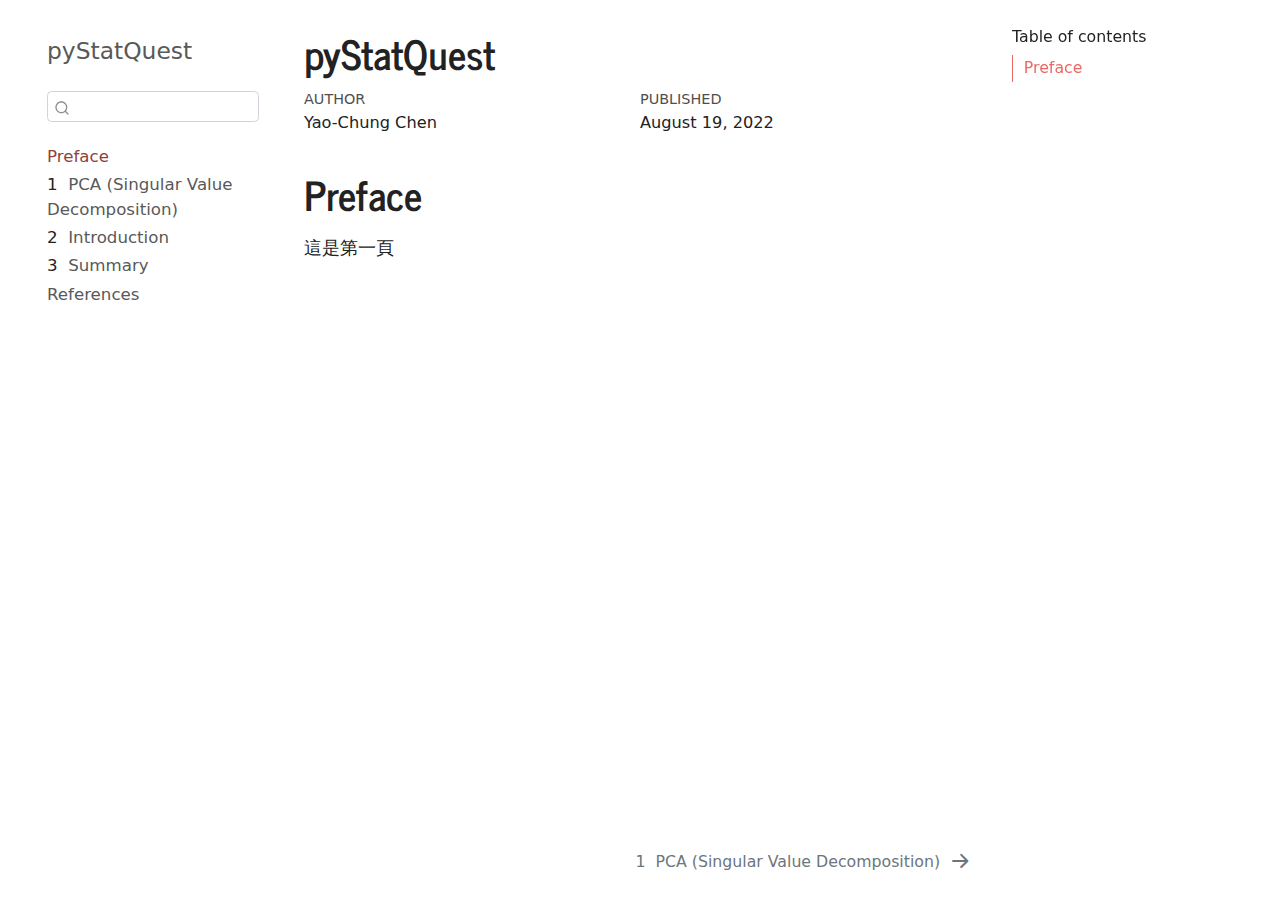
==== index.html @ d3593fb6 "Built site for gh-pages" ====
<!DOCTYPE html>
<html xmlns="http://www.w3.org/1999/xhtml" lang="en" xml:lang="en"><head>

<meta charset="utf-8">
<meta name="generator" content="quarto-1.0.38">

<meta name="viewport" content="width=device-width, initial-scale=1.0, user-scalable=yes">

<meta name="author" content="Yao-Chung Chen">
<meta name="dcterms.date" content="2022-08-19">

<title>pyStatQuest</title>
<style>
code{white-space: pre-wrap;}
span.smallcaps{font-variant: small-caps;}
span.underline{text-decoration: underline;}
div.column{display: inline-block; vertical-align: top; width: 50%;}
div.hanging-indent{margin-left: 1.5em; text-indent: -1.5em;}
ul.task-list{list-style: none;}
</style>


<script src="site_libs/quarto-nav/quarto-nav.js"></script>
<script src="site_libs/quarto-nav/headroom.min.js"></script>
<script src="site_libs/clipboard/clipboard.min.js"></script>
<script src="site_libs/quarto-search/autocomplete.umd.js"></script>
<script src="site_libs/quarto-search/fuse.min.js"></script>
<script src="site_libs/quarto-search/quarto-search.js"></script>
<meta name="quarto:offset" content="./">
<link href="./posts/pca.html" rel="next">
<script src="site_libs/quarto-html/quarto.js"></script>
<script src="site_libs/quarto-html/popper.min.js"></script>
<script src="site_libs/quarto-html/tippy.umd.min.js"></script>
<script src="site_libs/quarto-html/anchor.min.js"></script>
<link href="site_libs/quarto-html/tippy.css" rel="stylesheet">
<link href="site_libs/quarto-html/quarto-syntax-highlighting.css" rel="stylesheet" id="quarto-text-highlighting-styles">
<script src="site_libs/bootstrap/bootstrap.min.js"></script>
<link href="site_libs/bootstrap/bootstrap-icons.css" rel="stylesheet">
<link href="site_libs/bootstrap/bootstrap.min.css" rel="stylesheet" id="quarto-bootstrap" data-mode="light">
<script id="quarto-search-options" type="application/json">{
  "location": "sidebar",
  "copy-button": false,
  "collapse-after": 3,
  "panel-placement": "start",
  "type": "textbox",
  "limit": 20,
  "language": {
    "search-no-results-text": "No results",
    "search-matching-documents-text": "matching documents",
    "search-copy-link-title": "Copy link to search",
    "search-hide-matches-text": "Hide additional matches",
    "search-more-match-text": "more match in this document",
    "search-more-matches-text": "more matches in this document",
    "search-clear-button-title": "Clear",
    "search-detached-cancel-button-title": "Cancel",
    "search-submit-button-title": "Submit"
  }
}</script>


</head>

<body class="nav-sidebar floating">

<div id="quarto-search-results"></div>
  <header id="quarto-header" class="headroom fixed-top">
  <nav class="quarto-secondary-nav" data-bs-toggle="collapse" data-bs-target="#quarto-sidebar" aria-controls="quarto-sidebar" aria-expanded="false" aria-label="Toggle sidebar navigation" onclick="if (window.quartoToggleHeadroom) { window.quartoToggleHeadroom(); }">
    <div class="container-fluid d-flex justify-content-between">
      <h1 class="quarto-secondary-nav-title">pyStatQuest</h1>
      <button type="button" class="quarto-btn-toggle btn" aria-label="Show secondary navigation">
        <i class="bi bi-chevron-right"></i>
      </button>
    </div>
  </nav>
</header>
<!-- content -->
<div id="quarto-content" class="quarto-container page-columns page-rows-contents page-layout-article">
<!-- sidebar -->
  <nav id="quarto-sidebar" class="sidebar collapse sidebar-navigation floating overflow-auto">
    <div class="pt-lg-2 mt-2 text-left sidebar-header">
    <div class="sidebar-title mb-0 py-0">
      <a href="./">pyStatQuest</a> 
    </div>
      </div>
      <div class="mt-2 flex-shrink-0 align-items-center">
        <div class="sidebar-search">
        <div id="quarto-search" class="" title="Search"></div>
        </div>
      </div>
    <div class="sidebar-menu-container"> 
    <ul class="list-unstyled mt-1">
        <li class="sidebar-item">
  <div class="sidebar-item-container"> 
  <a href="./index.html" class="sidebar-item-text sidebar-link active">Preface</a>
  </div>
</li>
        <li class="sidebar-item">
  <div class="sidebar-item-container"> 
  <a href="./posts/pca.html" class="sidebar-item-text sidebar-link"><span class="chapter-number">1</span>&nbsp; <span class="chapter-title">PCA (Singular Value Decomposition)</span></a>
  </div>
</li>
        <li class="sidebar-item">
  <div class="sidebar-item-container"> 
  <a href="./intro.html" class="sidebar-item-text sidebar-link"><span class="chapter-number">2</span>&nbsp; <span class="chapter-title">Introduction</span></a>
  </div>
</li>
        <li class="sidebar-item">
  <div class="sidebar-item-container"> 
  <a href="./summary.html" class="sidebar-item-text sidebar-link"><span class="chapter-number">3</span>&nbsp; <span class="chapter-title">Summary</span></a>
  </div>
</li>
        <li class="sidebar-item">
  <div class="sidebar-item-container"> 
  <a href="./references.html" class="sidebar-item-text sidebar-link">References</a>
  </div>
</li>
    </ul>
    </div>
</nav>
<!-- margin-sidebar -->
    <div id="quarto-margin-sidebar" class="sidebar margin-sidebar">
        <nav id="TOC" role="doc-toc">
    <h2 id="toc-title">Table of contents</h2>
   
  <ul>
  <li><a href="#preface" id="toc-preface" class="nav-link active" data-scroll-target="#preface">Preface</a></li>
  </ul>
</nav>
    </div>
<!-- main -->
<main class="content" id="quarto-document-content">

<header id="title-block-header" class="quarto-title-block default">
<div class="quarto-title">
<h1 class="title d-none d-lg-block">pyStatQuest</h1>
</div>



<div class="quarto-title-meta">

    <div>
    <div class="quarto-title-meta-heading">Author</div>
    <div class="quarto-title-meta-contents">
             <p>Yao-Chung Chen </p>
          </div>
  </div>
    
    <div>
    <div class="quarto-title-meta-heading">Published</div>
    <div class="quarto-title-meta-contents">
      <p class="date">August 19, 2022</p>
    </div>
  </div>
    
  </div>
  

</header>

<section id="preface" class="level1 unnumbered">
<h1 class="unnumbered">Preface</h1>
<p>這是第一頁</p>


</section>

</main> <!-- /main -->
<script id="quarto-html-after-body" type="application/javascript">
window.document.addEventListener("DOMContentLoaded", function (event) {
  const toggleBodyColorMode = (bsSheetEl) => {
    const mode = bsSheetEl.getAttribute("data-mode");
    const bodyEl = window.document.querySelector("body");
    if (mode === "dark") {
      bodyEl.classList.add("quarto-dark");
      bodyEl.classList.remove("quarto-light");
    } else {
      bodyEl.classList.add("quarto-light");
      bodyEl.classList.remove("quarto-dark");
    }
  }
  const toggleBodyColorPrimary = () => {
    const bsSheetEl = window.document.querySelector("link#quarto-bootstrap");
    if (bsSheetEl) {
      toggleBodyColorMode(bsSheetEl);
    }
  }
  toggleBodyColorPrimary();  
  const icon = "";
  const anchorJS = new window.AnchorJS();
  anchorJS.options = {
    placement: 'right',
    icon: icon
  };
  anchorJS.add('.anchored');
  const clipboard = new window.ClipboardJS('.code-copy-button', {
    target: function(trigger) {
      return trigger.previousElementSibling;
    }
  });
  clipboard.on('success', function(e) {
    // button target
    const button = e.trigger;
    // don't keep focus
    button.blur();
    // flash "checked"
    button.classList.add('code-copy-button-checked');
    var currentTitle = button.getAttribute("title");
    button.setAttribute("title", "Copied!");
    setTimeout(function() {
      button.setAttribute("title", currentTitle);
      button.classList.remove('code-copy-button-checked');
    }, 1000);
    // clear code selection
    e.clearSelection();
  });
  function tippyHover(el, contentFn) {
    const config = {
      allowHTML: true,
      content: contentFn,
      maxWidth: 500,
      delay: 100,
      arrow: false,
      appendTo: function(el) {
          return el.parentElement;
      },
      interactive: true,
      interactiveBorder: 10,
      theme: 'quarto',
      placement: 'bottom-start'
    };
    window.tippy(el, config); 
  }
  const noterefs = window.document.querySelectorAll('a[role="doc-noteref"]');
  for (var i=0; i<noterefs.length; i++) {
    const ref = noterefs[i];
    tippyHover(ref, function() {
      let href = ref.getAttribute('href');
      try { href = new URL(href).hash; } catch {}
      const id = href.replace(/^#\/?/, "");
      const note = window.document.getElementById(id);
      return note.innerHTML;
    });
  }
  var bibliorefs = window.document.querySelectorAll('a[role="doc-biblioref"]');
  for (var i=0; i<bibliorefs.length; i++) {
    const ref = bibliorefs[i];
    const cites = ref.parentNode.getAttribute('data-cites').split(' ');
    tippyHover(ref, function() {
      var popup = window.document.createElement('div');
      cites.forEach(function(cite) {
        var citeDiv = window.document.createElement('div');
        citeDiv.classList.add('hanging-indent');
        citeDiv.classList.add('csl-entry');
        var biblioDiv = window.document.getElementById('ref-' + cite);
        if (biblioDiv) {
          citeDiv.innerHTML = biblioDiv.innerHTML;
        }
        popup.appendChild(citeDiv);
      });
      return popup.innerHTML;
    });
  }
});
</script>
<nav class="page-navigation">
  <div class="nav-page nav-page-previous">
  </div>
  <div class="nav-page nav-page-next">
      <a href="./posts/pca.html" class="pagination-link">
        <span class="nav-page-text"><span class="chapter-number">1</span>&nbsp; <span class="chapter-title">PCA (Singular Value Decomposition)</span></span> <i class="bi bi-arrow-right-short"></i>
      </a>
  </div>
</nav>
</div> <!-- /content -->



</body></html>
---- site_libs/quarto-html/tippy.css ----
.tippy-box[data-animation=fade][data-state=hidden]{opacity:0}[data-tippy-root]{max-width:calc(100vw - 10px)}.tippy-box{position:relative;background-color:#333;color:#fff;border-radius:4px;font-size:14px;line-height:1.4;white-space:normal;outline:0;transition-property:transform,visibility,opacity}.tippy-box[data-placement^=top]>.tippy-arrow{bottom:0}.tippy-box[data-placement^=top]>.tippy-arrow:before{bottom:-7px;left:0;border-width:8px 8px 0;border-top-color:initial;transform-origin:center top}.tippy-box[data-placement^=bottom]>.tippy-arrow{top:0}.tippy-box[data-placement^=bottom]>.tippy-arrow:before{top:-7px;left:0;border-width:0 8px 8px;border-bottom-color:initial;transform-origin:center bottom}.tippy-box[data-placement^=left]>.tippy-arrow{right:0}.tippy-box[data-placement^=left]>.tippy-arrow:before{border-width:8px 0 8px 8px;border-left-color:initial;right:-7px;transform-origin:center left}.tippy-box[data-placement^=right]>.tippy-arrow{left:0}.tippy-box[data-placement^=right]>.tippy-arrow:before{left:-7px;border-width:8px 8px 8px 0;border-right-color:initial;transform-origin:center right}.tippy-box[data-inertia][data-state=visible]{transition-timing-function:cubic-bezier(.54,1.5,.38,1.11)}.tippy-arrow{width:16px;height:16px;color:#333}.tippy-arrow:before{content:"";position:absolute;border-color:transparent;border-style:solid}.tippy-content{position:relative;padding:5px 9px;z-index:1}
---- site_libs/quarto-html/quarto-syntax-highlighting.css ----
/* quarto syntax highlight colors */
:root {
  --quarto-hl-ot-color: #003B4F;
  --quarto-hl-at-color: #657422;
  --quarto-hl-ss-color: #20794D;
  --quarto-hl-an-color: #5E5E5E;
  --quarto-hl-fu-color: #4758AB;
  --quarto-hl-st-color: #20794D;
  --quarto-hl-cf-color: #003B4F;
  --quarto-hl-op-color: #5E5E5E;
  --quarto-hl-er-color: #AD0000;
  --quarto-hl-bn-color: #AD0000;
  --quarto-hl-al-color: #AD0000;
  --quarto-hl-va-color: #111111;
  --quarto-hl-bu-color: inherit;
  --quarto-hl-ex-color: inherit;
  --quarto-hl-pp-color: #AD0000;
  --quarto-hl-in-color: #5E5E5E;
  --quarto-hl-vs-color: #20794D;
  --quarto-hl-wa-color: #5E5E5E;
  --quarto-hl-do-color: #5E5E5E;
  --quarto-hl-im-color: #00769E;
  --quarto-hl-ch-color: #20794D;
  --quarto-hl-dt-color: #AD0000;
  --quarto-hl-fl-color: #AD0000;
  --quarto-hl-co-color: #5E5E5E;
  --quarto-hl-cv-color: #5E5E5E;
  --quarto-hl-cn-color: #8f5902;
  --quarto-hl-sc-color: #5E5E5E;
  --quarto-hl-dv-color: #AD0000;
  --quarto-hl-kw-color: #003B4F;
}

/* other quarto variables */
:root {
  --quarto-font-monospace: SFMono-Regular, Menlo, Monaco, Consolas, "Liberation Mono", "Courier New", monospace;
}

pre > code.sourceCode > span {
  color: #003B4F;
}

code span {
  color: #003B4F;
}

code.sourceCode > span {
  color: #003B4F;
}

div.sourceCode,
div.sourceCode pre.sourceCode {
  color: #003B4F;
}

code span.ot {
  color: #003B4F;
}

code span.at {
  color: #657422;
}

code span.ss {
  color: #20794D;
}

code span.an {
  color: #5E5E5E;
}

code span.fu {
  color: #4758AB;
}

code span.st {
  color: #20794D;
}

code span.cf {
  color: #003B4F;
}

code span.op {
  color: #5E5E5E;
}

code span.er {
  color: #AD0000;
}

code span.bn {
  color: #AD0000;
}

code span.al {
  color: #AD0000;
}

code span.va {
  color: #111111;
}

code span.pp {
  color: #AD0000;
}

code span.in {
  color: #5E5E5E;
}

code span.vs {
  color: #20794D;
}

code span.wa {
  color: #5E5E5E;
  font-style: italic;
}

code span.do {
  color: #5E5E5E;
  font-style: italic;
}

code span.im {
  color: #00769E;
}

code span.ch {
  color: #20794D;
}

code span.dt {
  color: #AD0000;
}

code span.fl {
  color: #AD0000;
}

code span.co {
  color: #5E5E5E;
}

code span.cv {
  color: #5E5E5E;
  font-style: italic;
}

code span.cn {
  color: #8f5902;
}

code span.sc {
  color: #5E5E5E;
}

code span.dv {
  color: #AD0000;
}

code span.kw {
  color: #003B4F;
}

.prevent-inlining {
  content: "</";
}

/*# sourceMappingURL=debc5d5d77c3f9108843748ff7464032.css.map */
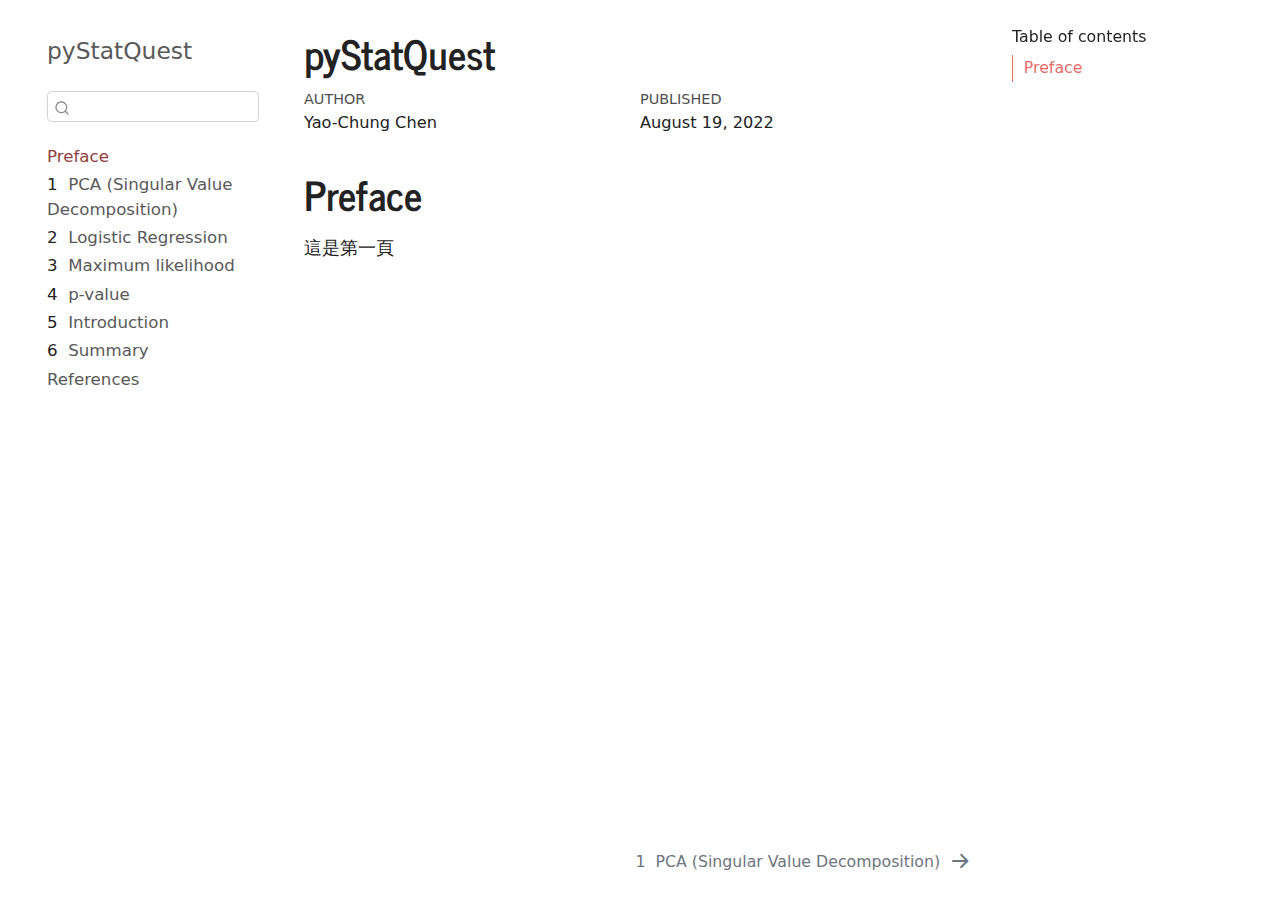
==== commit f0b0596f: "Built site for gh-pages" ====
--- a/index.html
+++ b/index.html
@@ -27,7 +27,7 @@
 <script src="site_libs/quarto-search/fuse.min.js"></script>
 <script src="site_libs/quarto-search/quarto-search.js"></script>
 <meta name="quarto:offset" content="./">
-<link href="./posts/pca.html" rel="next">
+<link href="./posts/pca/pca.html" rel="next">
 <script src="site_libs/quarto-html/quarto.js"></script>
 <script src="site_libs/quarto-html/popper.min.js"></script>
 <script src="site_libs/quarto-html/tippy.umd.min.js"></script>
@@ -96,17 +96,32 @@
 </li>
         <li class="sidebar-item">
   <div class="sidebar-item-container"> 
-  <a href="./posts/pca.html" class="sidebar-item-text sidebar-link"><span class="chapter-number">1</span>&nbsp; <span class="chapter-title">PCA (Singular Value Decomposition)</span></a>
-  </div>
-</li>
-        <li class="sidebar-item">
-  <div class="sidebar-item-container"> 
-  <a href="./intro.html" class="sidebar-item-text sidebar-link"><span class="chapter-number">2</span>&nbsp; <span class="chapter-title">Introduction</span></a>
-  </div>
-</li>
-        <li class="sidebar-item">
-  <div class="sidebar-item-container"> 
-  <a href="./summary.html" class="sidebar-item-text sidebar-link"><span class="chapter-number">3</span>&nbsp; <span class="chapter-title">Summary</span></a>
+  <a href="./posts/pca/pca.html" class="sidebar-item-text sidebar-link"><span class="chapter-number">1</span>&nbsp; <span class="chapter-title">PCA (Singular Value Decomposition)</span></a>
+  </div>
+</li>
+        <li class="sidebar-item">
+  <div class="sidebar-item-container"> 
+  <a href="./posts/logistic_regression/logistic_regression.html" class="sidebar-item-text sidebar-link"><span class="chapter-number">2</span>&nbsp; <span class="chapter-title">Logistic Regression</span></a>
+  </div>
+</li>
+        <li class="sidebar-item">
+  <div class="sidebar-item-container"> 
+  <a href="./posts/likelihood/likelihood.html" class="sidebar-item-text sidebar-link"><span class="chapter-number">3</span>&nbsp; <span class="chapter-title">Maximum likelihood</span></a>
+  </div>
+</li>
+        <li class="sidebar-item">
+  <div class="sidebar-item-container"> 
+  <a href="./posts/p-value/p-value.html" class="sidebar-item-text sidebar-link"><span class="chapter-number">4</span>&nbsp; <span class="chapter-title">p-value</span></a>
+  </div>
+</li>
+        <li class="sidebar-item">
+  <div class="sidebar-item-container"> 
+  <a href="./intro.html" class="sidebar-item-text sidebar-link"><span class="chapter-number">5</span>&nbsp; <span class="chapter-title">Introduction</span></a>
+  </div>
+</li>
+        <li class="sidebar-item">
+  <div class="sidebar-item-container"> 
+  <a href="./summary.html" class="sidebar-item-text sidebar-link"><span class="chapter-number">6</span>&nbsp; <span class="chapter-title">Summary</span></a>
   </div>
 </li>
         <li class="sidebar-item">
@@ -267,7 +282,7 @@
   <div class="nav-page nav-page-previous">
   </div>
   <div class="nav-page nav-page-next">
-      <a href="./posts/pca.html" class="pagination-link">
+      <a href="./posts/pca/pca.html" class="pagination-link">
         <span class="nav-page-text"><span class="chapter-number">1</span>&nbsp; <span class="chapter-title">PCA (Singular Value Decomposition)</span></span> <i class="bi bi-arrow-right-short"></i>
       </a>
   </div>
